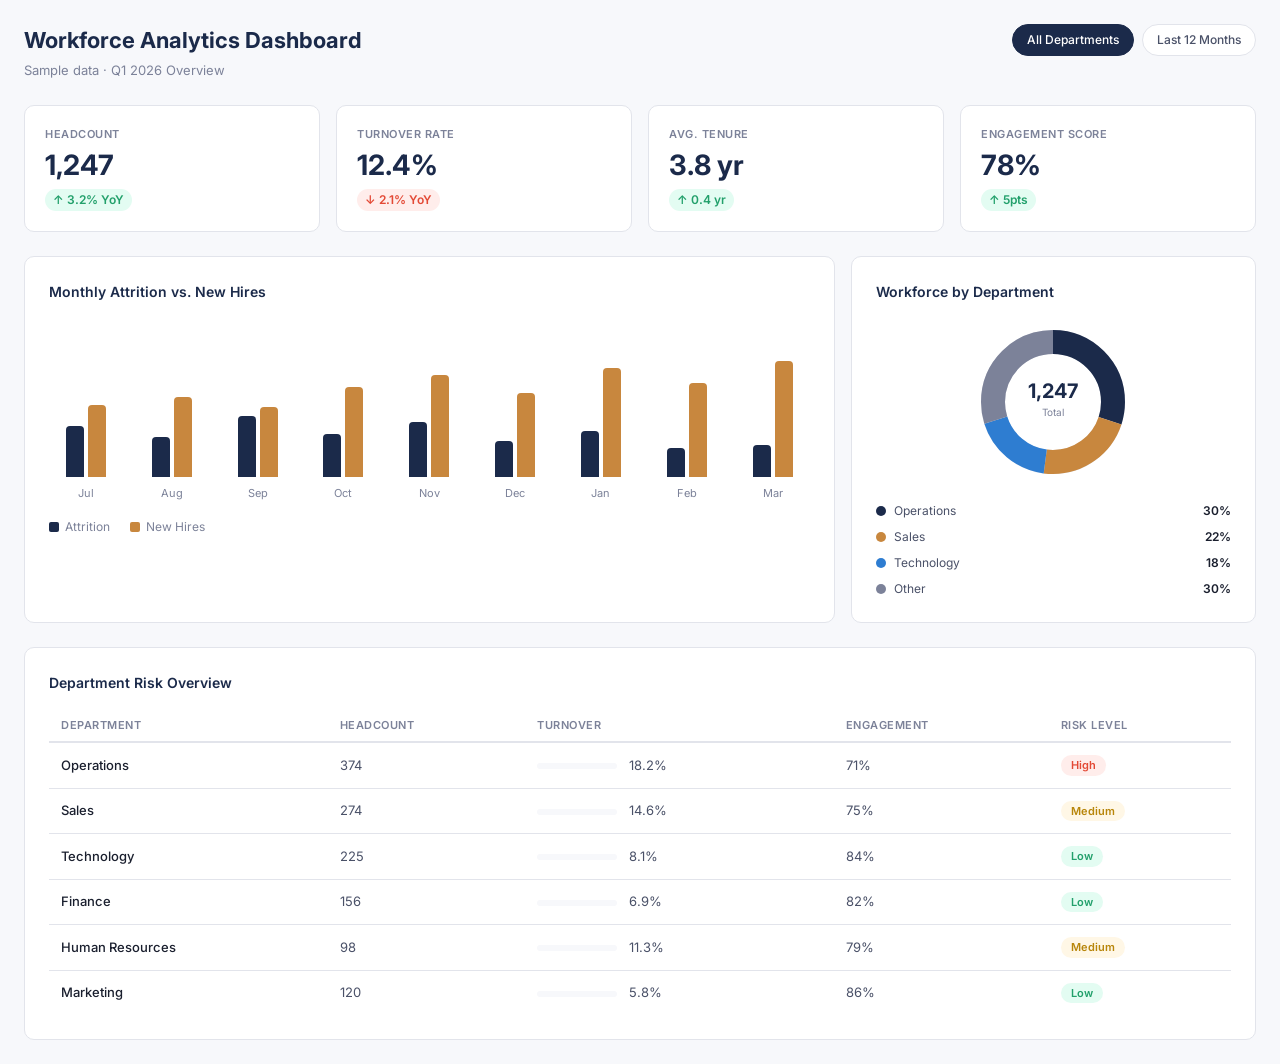
==== hr_insights_dashboard.html @ d9b62202 "Add dashboard showcase section to website - Created hr_insights_dashboard.html with sample workforce" ====
<!DOCTYPE html>
<html lang="en">
<head>
    <meta charset="UTF-8">
    <meta name="viewport" content="width=device-width, initial-scale=1.0">
    <title>HR Insights Dashboard</title>
    <link rel="preconnect" href="https://fonts.googleapis.com">
    <link rel="preconnect" href="https://fonts.gstatic.com" crossorigin>
    <link href="https://fonts.googleapis.com/css2?family=Inter:wght@400;500;600;700&display=swap" rel="stylesheet">
    <style>
        *, *::before, *::after { margin: 0; padding: 0; box-sizing: border-box; }

        :root {
            --primary: #1B2A4A;
            --primary-light: #263B66;
            --accent: #C8873E;
            --accent-light: #FBF4EA;
            --text: #1A1F2E;
            --text-secondary: #4A5168;
            --text-muted: #7C8299;
            --bg: #F7F8FB;
            --bg-card: #ffffff;
            --border: #E2E4EB;
            --green: #22A06B;
            --green-bg: #E3FCF2;
            --red: #E34935;
            --red-bg: #FFEDEB;
            --blue: #2E7DD1;
            --blue-bg: #E9F2FF;
        }

        body {
            font-family: 'Inter', -apple-system, BlinkMacSystemFont, 'Segoe UI', sans-serif;
            font-size: 14px;
            line-height: 1.5;
            color: var(--text);
            background: var(--bg);
            padding: 24px;
            -webkit-font-smoothing: antialiased;
        }

        .dashboard-header {
            display: flex;
            justify-content: space-between;
            align-items: flex-start;
            margin-bottom: 24px;
            flex-wrap: wrap;
            gap: 16px;
        }

        .dashboard-header h1 {
            font-size: 22px;
            font-weight: 700;
            color: var(--primary);
        }

        .dashboard-header p {
            font-size: 13px;
            color: var(--text-muted);
            margin-top: 4px;
        }

        .header-filters {
            display: flex;
            gap: 8px;
            align-items: center;
        }

        .filter-pill {
            display: inline-flex;
            align-items: center;
            gap: 6px;
            padding: 6px 14px;
            background: var(--bg-card);
            border: 1px solid var(--border);
            border-radius: 20px;
            font-size: 12px;
            font-weight: 500;
            color: var(--text-secondary);
        }

        .filter-pill.active {
            background: var(--primary);
            color: #fff;
            border-color: var(--primary);
        }

        .kpi-grid {
            display: grid;
            grid-template-columns: repeat(4, 1fr);
            gap: 16px;
            margin-bottom: 24px;
        }

        .kpi-card {
            background: var(--bg-card);
            border-radius: 10px;
            padding: 20px;
            border: 1px solid var(--border);
        }

        .kpi-label {
            font-size: 11px;
            font-weight: 600;
            text-transform: uppercase;
            letter-spacing: 0.5px;
            color: var(--text-muted);
            margin-bottom: 8px;
        }

        .kpi-value {
            font-size: 28px;
            font-weight: 700;
            color: var(--primary);
            line-height: 1.1;
        }

        .kpi-change {
            display: inline-flex;
            align-items: center;
            gap: 4px;
            font-size: 12px;
            font-weight: 600;
            margin-top: 8px;
            padding: 2px 8px;
            border-radius: 12px;
        }

        .kpi-change.up {
            color: var(--green);
            background: var(--green-bg);
        }

        .kpi-change.down {
            color: var(--red);
            background: var(--red-bg);
        }

        .charts-row {
            display: grid;
            grid-template-columns: 2fr 1fr;
            gap: 16px;
            margin-bottom: 24px;
        }

        .chart-card {
            background: var(--bg-card);
            border-radius: 10px;
            padding: 24px;
            border: 1px solid var(--border);
        }

        .chart-card h3 {
            font-size: 14px;
            font-weight: 600;
            color: var(--primary);
            margin-bottom: 20px;
        }

        /* Bar chart */
        .bar-chart {
            display: flex;
            align-items: flex-end;
            gap: 12px;
            height: 180px;
            padding-top: 10px;
        }

        .bar-group {
            flex: 1;
            display: flex;
            flex-direction: column;
            align-items: center;
            height: 100%;
            justify-content: flex-end;
        }

        .bar {
            width: 100%;
            max-width: 40px;
            border-radius: 4px 4px 0 0;
            transition: height 0.6s ease;
        }

        .bar-label {
            font-size: 11px;
            color: var(--text-muted);
            margin-top: 8px;
            text-align: center;
        }

        /* Donut chart */
        .donut-container {
            display: flex;
            flex-direction: column;
            align-items: center;
            gap: 20px;
        }

        .donut-svg {
            width: 160px;
            height: 160px;
        }

        .donut-legend {
            display: flex;
            flex-direction: column;
            gap: 8px;
            width: 100%;
        }

        .legend-item {
            display: flex;
            align-items: center;
            justify-content: space-between;
            font-size: 12px;
        }

        .legend-dot {
            width: 10px;
            height: 10px;
            border-radius: 50%;
            margin-right: 8px;
            flex-shrink: 0;
        }

        .legend-label {
            display: flex;
            align-items: center;
            color: var(--text-secondary);
        }

        .legend-value {
            font-weight: 600;
            color: var(--text);
        }

        /* Table */
        .table-card {
            background: var(--bg-card);
            border-radius: 10px;
            padding: 24px;
            border: 1px solid var(--border);
        }

        .table-card h3 {
            font-size: 14px;
            font-weight: 600;
            color: var(--primary);
            margin-bottom: 16px;
        }

        .data-table {
            width: 100%;
            border-collapse: collapse;
        }

        .data-table th {
            text-align: left;
            font-size: 11px;
            font-weight: 600;
            text-transform: uppercase;
            letter-spacing: 0.5px;
            color: var(--text-muted);
            padding: 8px 12px;
            border-bottom: 2px solid var(--border);
        }

        .data-table td {
            padding: 12px;
            font-size: 13px;
            border-bottom: 1px solid var(--border);
            color: var(--text-secondary);
        }

        .data-table tr:last-child td {
            border-bottom: none;
        }

        .data-table td:first-child {
            font-weight: 500;
            color: var(--text);
        }

        .status-badge {
            display: inline-flex;
            padding: 2px 10px;
            border-radius: 12px;
            font-size: 11px;
            font-weight: 600;
        }

        .status-badge.good {
            background: var(--green-bg);
            color: var(--green);
        }

        .status-badge.warning {
            background: #FFF7E6;
            color: #B8860B;
        }

        .status-badge.critical {
            background: var(--red-bg);
            color: var(--red);
        }

        .progress-bar-bg {
            width: 80px;
            height: 6px;
            background: var(--bg);
            border-radius: 3px;
            overflow: hidden;
            display: inline-block;
            vertical-align: middle;
            margin-right: 8px;
        }

        .progress-bar-fill {
            height: 100%;
            border-radius: 3px;
        }

        @media (max-width: 768px) {
            body { padding: 16px; }
            .kpi-grid { grid-template-columns: repeat(2, 1fr); }
            .charts-row { grid-template-columns: 1fr; }
            .bar-chart { height: 140px; }
        }

        @media (max-width: 480px) {
            .kpi-grid { grid-template-columns: 1fr; }
        }
    </style>
</head>
<body>
    <div class="dashboard-header">
        <div>
            <h1>Workforce Analytics Dashboard</h1>
            <p>Sample data &middot; Q1 2026 Overview</p>
        </div>
        <div class="header-filters">
            <span class="filter-pill active">All Departments</span>
            <span class="filter-pill">Last 12 Months</span>
        </div>
    </div>

    <div class="kpi-grid">
        <div class="kpi-card">
            <div class="kpi-label">Headcount</div>
            <div class="kpi-value">1,247</div>
            <span class="kpi-change up">&uarr; 3.2% YoY</span>
        </div>
        <div class="kpi-card">
            <div class="kpi-label">Turnover Rate</div>
            <div class="kpi-value">12.4%</div>
            <span class="kpi-change down">&darr; 2.1% YoY</span>
        </div>
        <div class="kpi-card">
            <div class="kpi-label">Avg. Tenure</div>
            <div class="kpi-value">3.8 yr</div>
            <span class="kpi-change up">&uarr; 0.4 yr</span>
        </div>
        <div class="kpi-card">
            <div class="kpi-label">Engagement Score</div>
            <div class="kpi-value">78%</div>
            <span class="kpi-change up">&uarr; 5pts</span>
        </div>
    </div>

    <div class="charts-row">
        <div class="chart-card">
            <h3>Monthly Attrition vs. New Hires</h3>
            <div class="bar-chart">
                <div class="bar-group">
                    <div style="display:flex;gap:4px;align-items:flex-end;height:100%">
                        <div class="bar" style="height:35%;background:var(--primary);width:18px"></div>
                        <div class="bar" style="height:50%;background:var(--accent);width:18px"></div>
                    </div>
                    <span class="bar-label">Jul</span>
                </div>
                <div class="bar-group">
                    <div style="display:flex;gap:4px;align-items:flex-end;height:100%">
                        <div class="bar" style="height:28%;background:var(--primary);width:18px"></div>
                        <div class="bar" style="height:55%;background:var(--accent);width:18px"></div>
                    </div>
                    <span class="bar-label">Aug</span>
                </div>
                <div class="bar-group">
                    <div style="display:flex;gap:4px;align-items:flex-end;height:100%">
                        <div class="bar" style="height:42%;background:var(--primary);width:18px"></div>
                        <div class="bar" style="height:48%;background:var(--accent);width:18px"></div>
                    </div>
                    <span class="bar-label">Sep</span>
                </div>
                <div class="bar-group">
                    <div style="display:flex;gap:4px;align-items:flex-end;height:100%">
                        <div class="bar" style="height:30%;background:var(--primary);width:18px"></div>
                        <div class="bar" style="height:62%;background:var(--accent);width:18px"></div>
                    </div>
                    <span class="bar-label">Oct</span>
                </div>
                <div class="bar-group">
                    <div style="display:flex;gap:4px;align-items:flex-end;height:100%">
                        <div class="bar" style="height:38%;background:var(--primary);width:18px"></div>
                        <div class="bar" style="height:70%;background:var(--accent);width:18px"></div>
                    </div>
                    <span class="bar-label">Nov</span>
                </div>
                <div class="bar-group">
                    <div style="display:flex;gap:4px;align-items:flex-end;height:100%">
                        <div class="bar" style="height:25%;background:var(--primary);width:18px"></div>
                        <div class="bar" style="height:58%;background:var(--accent);width:18px"></div>
                    </div>
                    <span class="bar-label">Dec</span>
                </div>
                <div class="bar-group">
                    <div style="display:flex;gap:4px;align-items:flex-end;height:100%">
                        <div class="bar" style="height:32%;background:var(--primary);width:18px"></div>
                        <div class="bar" style="height:75%;background:var(--accent);width:18px"></div>
                    </div>
                    <span class="bar-label">Jan</span>
                </div>
                <div class="bar-group">
                    <div style="display:flex;gap:4px;align-items:flex-end;height:100%">
                        <div class="bar" style="height:20%;background:var(--primary);width:18px"></div>
                        <div class="bar" style="height:65%;background:var(--accent);width:18px"></div>
                    </div>
                    <span class="bar-label">Feb</span>
                </div>
                <div class="bar-group">
                    <div style="display:flex;gap:4px;align-items:flex-end;height:100%">
                        <div class="bar" style="height:22%;background:var(--primary);width:18px"></div>
                        <div class="bar" style="height:80%;background:var(--accent);width:18px"></div>
                    </div>
                    <span class="bar-label">Mar</span>
                </div>
            </div>
            <div style="display:flex;gap:20px;margin-top:16px;font-size:12px;color:var(--text-muted)">
                <span style="display:flex;align-items:center;gap:6px"><span style="width:10px;height:10px;background:var(--primary);border-radius:2px;display:inline-block"></span> Attrition</span>
                <span style="display:flex;align-items:center;gap:6px"><span style="width:10px;height:10px;background:var(--accent);border-radius:2px;display:inline-block"></span> New Hires</span>
            </div>
        </div>
        <div class="chart-card">
            <h3>Workforce by Department</h3>
            <div class="donut-container">
                <svg class="donut-svg" viewBox="0 0 160 160">
                    <circle cx="80" cy="80" r="60" fill="none" stroke="#E2E4EB" stroke-width="24"/>
                    <circle cx="80" cy="80" r="60" fill="none" stroke="var(--primary)" stroke-width="24"
                        stroke-dasharray="113.1 263.89" stroke-dashoffset="0" transform="rotate(-90 80 80)"/>
                    <circle cx="80" cy="80" r="60" fill="none" stroke="var(--accent)" stroke-width="24"
                        stroke-dasharray="82.94 294.05" stroke-dashoffset="-113.1" transform="rotate(-90 80 80)"/>
                    <circle cx="80" cy="80" r="60" fill="none" stroke="var(--blue)" stroke-width="24"
                        stroke-dasharray="67.86 309.13" stroke-dashoffset="-196.04" transform="rotate(-90 80 80)"/>
                    <circle cx="80" cy="80" r="60" fill="none" stroke="#7C8299" stroke-width="24"
                        stroke-dasharray="113.1 263.89" stroke-dashoffset="-263.89" transform="rotate(-90 80 80)"/>
                    <text x="80" y="76" text-anchor="middle" font-size="20" font-weight="700" fill="var(--primary)">1,247</text>
                    <text x="80" y="94" text-anchor="middle" font-size="10" fill="var(--text-muted)">Total</text>
                </svg>
                <div class="donut-legend">
                    <div class="legend-item">
                        <span class="legend-label"><span class="legend-dot" style="background:var(--primary)"></span>Operations</span>
                        <span class="legend-value">30%</span>
                    </div>
                    <div class="legend-item">
                        <span class="legend-label"><span class="legend-dot" style="background:var(--accent)"></span>Sales</span>
                        <span class="legend-value">22%</span>
                    </div>
                    <div class="legend-item">
                        <span class="legend-label"><span class="legend-dot" style="background:var(--blue)"></span>Technology</span>
                        <span class="legend-value">18%</span>
                    </div>
                    <div class="legend-item">
                        <span class="legend-label"><span class="legend-dot" style="background:#7C8299"></span>Other</span>
                        <span class="legend-value">30%</span>
                    </div>
                </div>
            </div>
        </div>
    </div>

    <div class="table-card">
        <h3>Department Risk Overview</h3>
        <table class="data-table">
            <thead>
                <tr>
                    <th>Department</th>
                    <th>Headcount</th>
                    <th>Turnover</th>
                    <th>Engagement</th>
                    <th>Risk Level</th>
                </tr>
            </thead>
            <tbody>
                <tr>
                    <td>Operations</td>
                    <td>374</td>
                    <td>
                        <span class="progress-bar-bg"><span class="progress-bar-fill" style="width:65%;background:var(--red)"></span></span>
                        18.2%
                    </td>
                    <td>71%</td>
                    <td><span class="status-badge critical">High</span></td>
                </tr>
                <tr>
                    <td>Sales</td>
                    <td>274</td>
                    <td>
                        <span class="progress-bar-bg"><span class="progress-bar-fill" style="width:52%;background:#B8860B"></span></span>
                        14.6%
                    </td>
                    <td>75%</td>
                    <td><span class="status-badge warning">Medium</span></td>
                </tr>
                <tr>
                    <td>Technology</td>
                    <td>225</td>
                    <td>
                        <span class="progress-bar-bg"><span class="progress-bar-fill" style="width:30%;background:var(--green)"></span></span>
                        8.1%
                    </td>
                    <td>84%</td>
                    <td><span class="status-badge good">Low</span></td>
                </tr>
                <tr>
                    <td>Finance</td>
                    <td>156</td>
                    <td>
                        <span class="progress-bar-bg"><span class="progress-bar-fill" style="width:25%;background:var(--green)"></span></span>
                        6.9%
                    </td>
                    <td>82%</td>
                    <td><span class="status-badge good">Low</span></td>
                </tr>
                <tr>
                    <td>Human Resources</td>
                    <td>98</td>
                    <td>
                        <span class="progress-bar-bg"><span class="progress-bar-fill" style="width:40%;background:#B8860B"></span></span>
                        11.3%
                    </td>
                    <td>79%</td>
                    <td><span class="status-badge warning">Medium</span></td>
                </tr>
                <tr>
                    <td>Marketing</td>
                    <td>120</td>
                    <td>
                        <span class="progress-bar-bg"><span class="progress-bar-fill" style="width:22%;background:var(--green)"></span></span>
                        5.8%
                    </td>
                    <td>86%</td>
                    <td><span class="status-badge good">Low</span></td>
                </tr>
            </tbody>
        </table>
    </div>
</body>
</html>
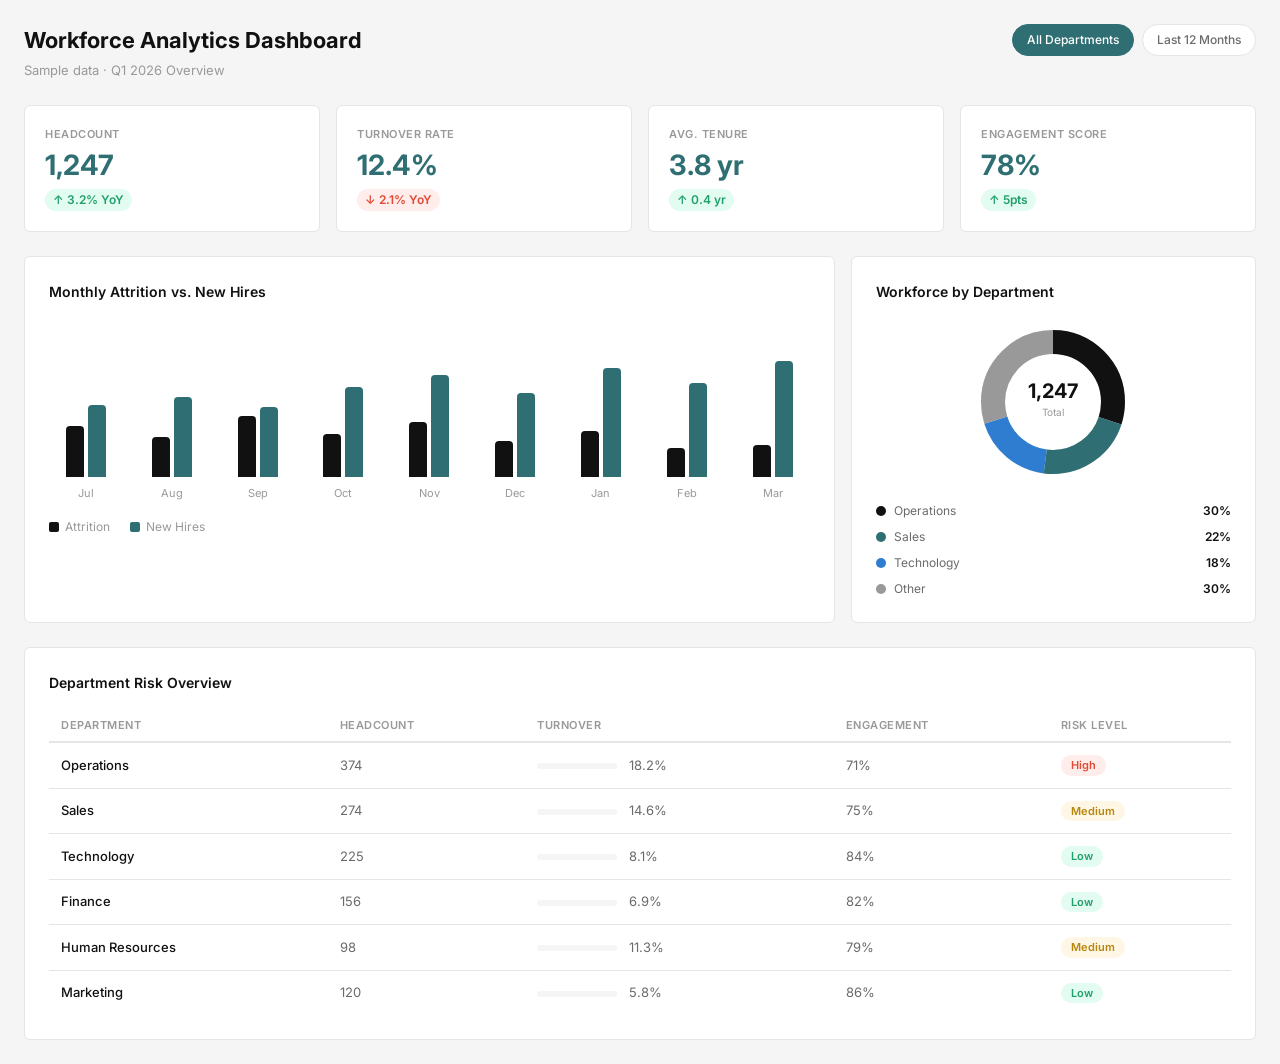
==== commit 485f40af: "Redesign to minimal black & white aesthetic with muted teal accent Replace the indigo/amber palette " ====
--- a/hr_insights_dashboard.html
+++ b/hr_insights_dashboard.html
@@ -11,16 +11,16 @@
         *, *::before, *::after { margin: 0; padding: 0; box-sizing: border-box; }
 
         :root {
-            --primary: #1B2A4A;
-            --primary-light: #263B66;
-            --accent: #C8873E;
-            --accent-light: #FBF4EA;
-            --text: #1A1F2E;
-            --text-secondary: #4A5168;
-            --text-muted: #7C8299;
-            --bg: #F7F8FB;
+            --primary: #111111;
+            --primary-light: #333333;
+            --accent: #2F6F73;
+            --accent-light: #EAF4F4;
+            --text: #111111;
+            --text-secondary: #6B6B6B;
+            --text-muted: #999999;
+            --bg: #F5F5F5;
             --bg-card: #ffffff;
-            --border: #E2E4EB;
+            --border: #E5E5E5;
             --green: #22A06B;
             --green-bg: #E3FCF2;
             --red: #E34935;
@@ -80,9 +80,9 @@
         }
 
         .filter-pill.active {
-            background: var(--primary);
+            background: var(--accent);
             color: #fff;
-            border-color: var(--primary);
+            border-color: var(--accent);
         }
 
         .kpi-grid {
@@ -94,7 +94,7 @@
 
         .kpi-card {
             background: var(--bg-card);
-            border-radius: 10px;
+            border-radius: 6px;
             padding: 20px;
             border: 1px solid var(--border);
         }
@@ -111,7 +111,7 @@
         .kpi-value {
             font-size: 28px;
             font-weight: 700;
-            color: var(--primary);
+            color: var(--accent);
             line-height: 1.1;
         }
 
@@ -145,7 +145,7 @@
 
         .chart-card {
             background: var(--bg-card);
-            border-radius: 10px;
+            border-radius: 6px;
             padding: 24px;
             border: 1px solid var(--border);
         }
@@ -238,7 +238,7 @@
         /* Table */
         .table-card {
             background: var(--bg-card);
-            border-radius: 10px;
+            border-radius: 6px;
             padding: 24px;
             border: 1px solid var(--border);
         }
@@ -445,14 +445,14 @@
             <h3>Workforce by Department</h3>
             <div class="donut-container">
                 <svg class="donut-svg" viewBox="0 0 160 160">
-                    <circle cx="80" cy="80" r="60" fill="none" stroke="#E2E4EB" stroke-width="24"/>
+                    <circle cx="80" cy="80" r="60" fill="none" stroke="#E5E5E5" stroke-width="24"/>
                     <circle cx="80" cy="80" r="60" fill="none" stroke="var(--primary)" stroke-width="24"
                         stroke-dasharray="113.1 263.89" stroke-dashoffset="0" transform="rotate(-90 80 80)"/>
                     <circle cx="80" cy="80" r="60" fill="none" stroke="var(--accent)" stroke-width="24"
                         stroke-dasharray="82.94 294.05" stroke-dashoffset="-113.1" transform="rotate(-90 80 80)"/>
                     <circle cx="80" cy="80" r="60" fill="none" stroke="var(--blue)" stroke-width="24"
                         stroke-dasharray="67.86 309.13" stroke-dashoffset="-196.04" transform="rotate(-90 80 80)"/>
-                    <circle cx="80" cy="80" r="60" fill="none" stroke="#7C8299" stroke-width="24"
+                    <circle cx="80" cy="80" r="60" fill="none" stroke="#999999" stroke-width="24"
                         stroke-dasharray="113.1 263.89" stroke-dashoffset="-263.89" transform="rotate(-90 80 80)"/>
                     <text x="80" y="76" text-anchor="middle" font-size="20" font-weight="700" fill="var(--primary)">1,247</text>
                     <text x="80" y="94" text-anchor="middle" font-size="10" fill="var(--text-muted)">Total</text>
@@ -471,7 +471,7 @@
                         <span class="legend-value">18%</span>
                     </div>
                     <div class="legend-item">
-                        <span class="legend-label"><span class="legend-dot" style="background:#7C8299"></span>Other</span>
+                        <span class="legend-label"><span class="legend-dot" style="background:#999999"></span>Other</span>
                         <span class="legend-value">30%</span>
                     </div>
                 </div>
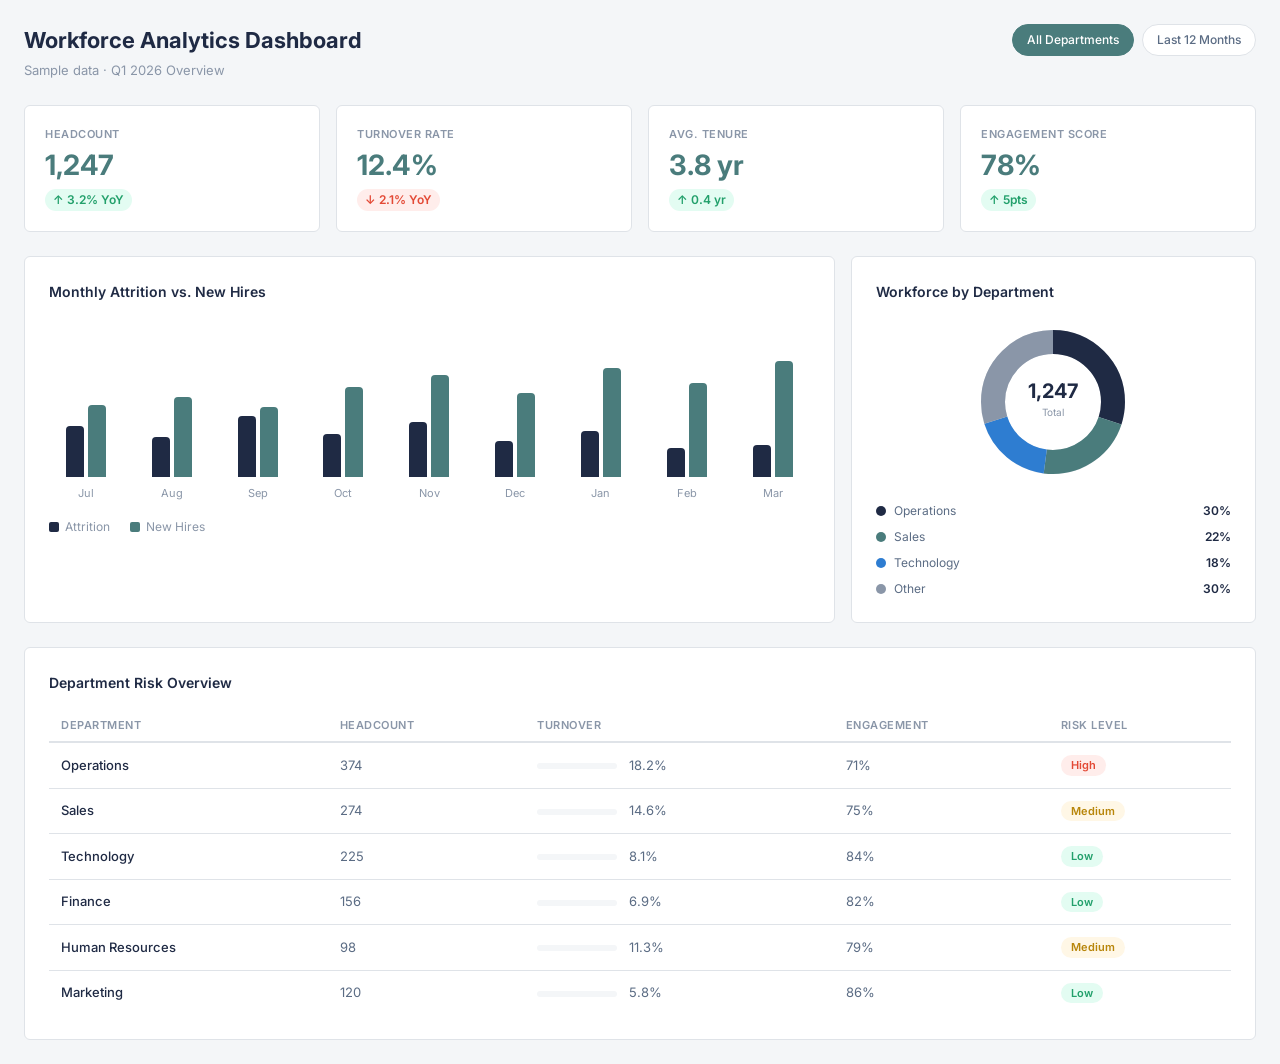
==== commit 14f1112e: "Align website to official brand guidelines (From Noise to Clarity) - Replace near-black (#111111) wi" ====
--- a/hr_insights_dashboard.html
+++ b/hr_insights_dashboard.html
@@ -11,16 +11,18 @@
         *, *::before, *::after { margin: 0; padding: 0; box-sizing: border-box; }
 
         :root {
-            --primary: #111111;
-            --primary-light: #333333;
-            --accent: #2F6F73;
-            --accent-light: #EAF4F4;
-            --text: #111111;
-            --text-secondary: #6B6B6B;
-            --text-muted: #999999;
-            --bg: #F5F5F5;
+            --primary: #1F2A44;
+            --primary-light: #2A3A5C;
+            --accent: #4A7C7C;
+            --accent-light: #E8F0F0;
+            --highlight: #F25C1F;
+            --structure: #5B6C84;
+            --text: #1F2A44;
+            --text-secondary: #5B6C84;
+            --text-muted: #8A96A8;
+            --bg: #F4F6F8;
             --bg-card: #ffffff;
-            --border: #E5E5E5;
+            --border: #DFE3E8;
             --green: #22A06B;
             --green-bg: #E3FCF2;
             --red: #E34935;
@@ -445,14 +447,14 @@
             <h3>Workforce by Department</h3>
             <div class="donut-container">
                 <svg class="donut-svg" viewBox="0 0 160 160">
-                    <circle cx="80" cy="80" r="60" fill="none" stroke="#E5E5E5" stroke-width="24"/>
+                    <circle cx="80" cy="80" r="60" fill="none" stroke="#DFE3E8" stroke-width="24"/>
                     <circle cx="80" cy="80" r="60" fill="none" stroke="var(--primary)" stroke-width="24"
                         stroke-dasharray="113.1 263.89" stroke-dashoffset="0" transform="rotate(-90 80 80)"/>
                     <circle cx="80" cy="80" r="60" fill="none" stroke="var(--accent)" stroke-width="24"
                         stroke-dasharray="82.94 294.05" stroke-dashoffset="-113.1" transform="rotate(-90 80 80)"/>
                     <circle cx="80" cy="80" r="60" fill="none" stroke="var(--blue)" stroke-width="24"
                         stroke-dasharray="67.86 309.13" stroke-dashoffset="-196.04" transform="rotate(-90 80 80)"/>
-                    <circle cx="80" cy="80" r="60" fill="none" stroke="#999999" stroke-width="24"
+                    <circle cx="80" cy="80" r="60" fill="none" stroke="#8A96A8" stroke-width="24"
                         stroke-dasharray="113.1 263.89" stroke-dashoffset="-263.89" transform="rotate(-90 80 80)"/>
                     <text x="80" y="76" text-anchor="middle" font-size="20" font-weight="700" fill="var(--primary)">1,247</text>
                     <text x="80" y="94" text-anchor="middle" font-size="10" fill="var(--text-muted)">Total</text>
@@ -471,7 +473,7 @@
                         <span class="legend-value">18%</span>
                     </div>
                     <div class="legend-item">
-                        <span class="legend-label"><span class="legend-dot" style="background:#999999"></span>Other</span>
+                        <span class="legend-label"><span class="legend-dot" style="background:#8A96A8"></span>Other</span>
                         <span class="legend-value">30%</span>
                     </div>
                 </div>
